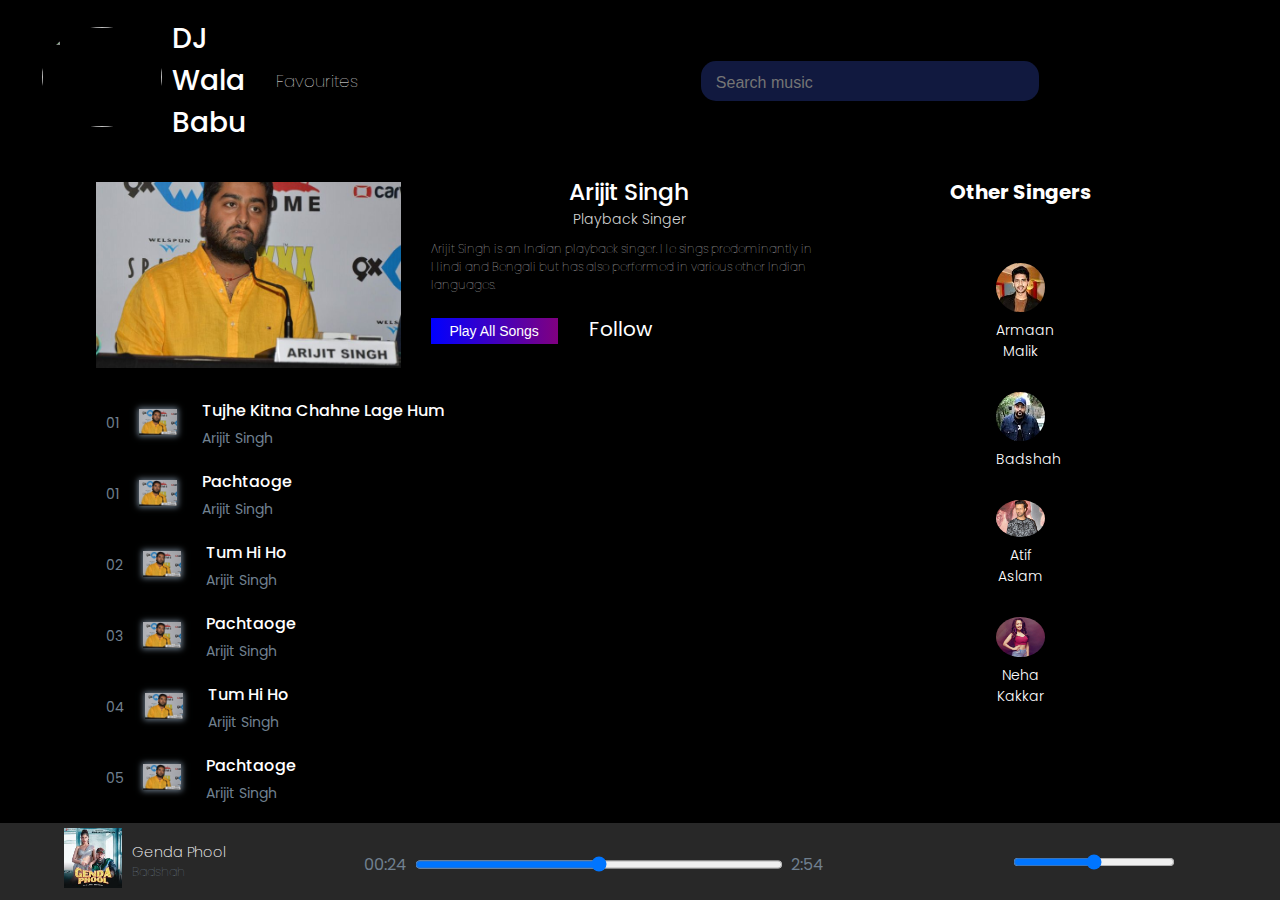
==== singer.html @ 00a58b35 "first commit" ====
<!DOCTYPE html>
<html lang="en">

<head>

    <meta charset="UTF-8">
    <meta name="viewport" content="width=device-width, initial-scale=1.0">
    <title>DJ Wala Babu</title>
    <link rel="stylesheet" href="singer.css">
    <link rel="stylesheet" href="style.css">
    <link href="https://fonts.googleapis.com/css2?family=Poppins&display=swap" rel="stylesheet">

</head>

<body>

    <header>
        <nav id="nav">
            <div class="navDiv">
                <div class="logo">
                    <a href="index.html">
                        <div>
                            <img id="logoImage" src="images/music_player_logo.jpg">
                        </div>
                    </a>
                    <h3 id="logoName">DJ Wala Babu</h3>
                    <h5 id="fav">Favourites</h5>
                </div>
                <div id="search">
                    <div id="searchDiv">
                        <input id="searchBar" placeholder="Search music" type="text">
                        <span id="searchButton"><i class="fas fa-search"></i></span>
                    </div>
                    <span class="notify"><i class="fas fa-bell"></i></span>
                    <label class="labelMenu" for="menuCheckBox">
                        <div id="menuButton">
                            <i class="fas fa-bars"></i>
                        </div>
                    </label>
                </div>
            </div>
            <input type="checkbox" id="menuCheckBox">
            <div class="menuDrop">
                <div>
                    <p>Favourites</p>
                </div>
                <div>
                    <p>Notifications</p>
                </div>
            </div>
        </nav>
    </header>

    <main class="mainClass">
        <div class="content">
            <section class="selectedSinger color-selected">
                <div class="selectedSingerImageClasss">
                    <img class="singerImage" src="images/arijitsingh.jpg">
                </div>
                <div class="singerDetails">
                    <div class="singerDetailsHead">
                        <div class="singerName">
                            <h3>Arijit Singh</h3>
                            <h5>Playback Singer</h5>
                        </div>
                    </div>
                    <div class="moreDetails">
                        <p>
                            Arijit Singh is an Indian playback singer. He sings predominantly in Hindi and Bengali but has also performed in various other Indian languages.
                        </p>
                    </div>
                    <div class="singerAbout">
                        <div class="primary-singerplay-button-container">
                            <button type="button" class="primary-singerbtn">Play All Songs</button>
                        </div>
                        <div>
                            Follow
                        </div>
                    </div>
                </div>
            </section>

            <div class="selectedSingerSongList">

                <div class="selectedSong color-selected-song">
                    <p class="num">01</p>
                    <div class="singerSongImageClass">
                        <img class="songImage" src="images/arijitsingh.jpg">
                    </div>
                    <div class="songDetailss">
                        <h4>Tujhe Kitna Chahne Lage Hum</h4>
                        <p>Arijit Singh</p>
                    </div>
                    <div class="fav-icon-pop-art">
                        <i class="far fa-heart"></i>
                        <i class="fas fa-plus"></i>
                    </div>
                </div>

                <div class="selectedSong color-selected-song">
                    <p class="num">01</p>
                    <div class="singerSongImageClass">
                        <img class="songImage" src="images/arijitsingh.jpg">
                    </div>
                    <div class="songDetailss">
                        <h4>Pachtaoge</h4>
                        <p>Arijit Singh</p>
                    </div>
                    <div class="fav-icon-pop-art">
                        <i class="far fa-heart"></i>
                        <i class="fas fa-plus"></i>
                    </div>
                </div><div class="selectedSong color-selected-song">
                    <p class="num">02</p>
                    <div class="singerSongImageClass">
                        <img class="songImage" src="images/arijitsingh.jpg">
                    </div>
                    <div class="songDetailss">
                        <h4>Tum Hi Ho</h4>
                        <p>Arijit Singh</p>
                    </div>
                    <div class="fav-icon-pop-art">
                        <i class="far fa-heart"></i>
                        <i class="fas fa-plus"></i>
                    </div>
                </div><div class="selectedSong color-selected-song">
                    <p class="num">03</p>
                    <div class="singerSongImageClass">
                        <img class="songImage" src="images/arijitsingh.jpg">
                    </div>
                    <div class="songDetailss">
                        <h4>Pachtaoge</h4>
                        <p>Arijit Singh</p>
                    </div>
                    <div class="fav-icon-pop-art">
                        <i class="far fa-heart"></i>
                        <i class="fas fa-plus"></i>
                    </div>
                </div><div class="selectedSong color-selected-song">
                    <p class="num">04</p>
                    <div class="singerSongImageClass">
                        <img class="songImage" src="images/arijitsingh.jpg">
                    </div>
                    <div class="songDetailss">
                        <h4>Tum Hi Ho</h4>
                        <p>Arijit Singh</p>
                    </div>
                    <div class="fav-icon-pop-art">
                        <i class="far fa-heart"></i>
                        <i class="fas fa-plus"></i>
                    </div>
                </div><div class="selectedSong color-selected-song">
                    <p class="num">05</p>
                    <div class="singerSongImageClass">
                        <img class="songImage" src="images/arijitsingh.jpg">
                    </div>
                    <div class="songDetailss">
                        <h4>Pachtaoge</h4>
                        <p>Arijit Singh</p>
                    </div>
                    <div class="fav-icon-pop-art">
                        <i class="far fa-heart"></i>
                        <i class="fas fa-plus"></i>
                    </div>
                </div>
                
            </div>
        </div>

        <aside class="asideClass">
            <section class="similarSingers">
                <div class="singerHead singerHeading">
                    <h4>
                        Other Singers
                    </h4>
                </div>
                <div class="singerClass">

                    <div class="singer">
                        <a href="singer.html">
                            <div class="singerImageClass">
                                <img class="singerimage" src="images/armaanmalik.jpg">
                            </div>
                            <div class="singername">
                                <h5>Armaan Malik</h5>
                            </div>
                        </a>
                    </div>

                    <div class="singer">
                        <a href="singer.html">
                            <div class="singerImageClass">
                                <img class="singerimage" src="images/badshah.jpg">
                            </div>
                            <div class="singername">
                                <h5>Badshah</h5>
                            </div>
                        </a>
                    </div>
                    <div class="singer">
                        <a href="singer.html">
                            <div class="singerImageClass">
                                <img class="singerimage" src="images/atifaslam.jpg">
                            </div>
                            <div class="singername">
                                <h5>Atif Aslam</h5>
                            </div>
                        </a>
                    </div>

                    <div class="singer">
                        <a href="singer.html">
                            <div class="singerImageClass">
                                <img class="singerimage" src="images/nehakakkar.jpg">
                            </div>
                            <div class="singername">
                                <h5>Neha Kakkar</h5>
                            </div>
                        </a>
                    </div> 
                </div>
            </section>

        </aside>
    </main>

    <footer class="playBar">
        <div class="footer">
            <div class="playing">
                <div class="playingImg">
                    <img class="playingImage" src="images/gendaphool.jpg">
                </div>
                <div class="playingDetails">
                    <h4>Genda Phool</h4>
                    <p>Badshah</p>
                </div>
                <div class="fav-icon-bar">
                    <i class="far fa-heart"></i>
                    <i class="fas fa-ban"></i>
                </div>
            </div>

            <div class="control">
                <div class="fButton">
                    <div class="iconSize" id="shuffle">
                        <i class="fas fa-random"></i>
                    </div>
                    <div class="iconSize" id="previous">
                        <i class="fas fa-backward"></i>
                    </div>
                    <input type="checkbox" id="play-pause">
                    <label for="play-pause">
                        <div id="play">
                            <i class="fas fa-play"></i>
                        </div>
                        <div id="pause">
                            <i class="fas fa-pause"></i>
                        </div>
                    </label>
                    <div class="iconSize" id="next">
                        <i class="fas fa-forward"></i>
                    </div>
                    <div class="iconSize" id="repeat">
                        <i class="fas fa-redo"></i>
                    </div>
                </div>
                <div class="progress">
                    <p>00:24</p>
                    <input type="range">
                    <p>2:54</p>
                </div>
            </div>

            <div class="sound">
                <div id="queue">
                    <i class="fas fa-bars"></i>
                </div>
                <div id="cast">
                    <i class="fab fa-chromecast"></i>
                </div>

                <div id="vDown">
                    <i class="fas fa-volume-down"></i>
                </div>
                <input class="vControl" type="range">
                <div id="vUp">
                    <i class="fas fa-volume-up"></i>
                </div>
        </div>

    </footer>
    <script src="https://kit.fontawesome.com/c2e4f2d141.js" crossorigin="anonymous"></script>
</body>

</html>
---- singer.css ----
html{
    font-size: 20px;
}
body
{
    margin: 0px;
    padding: 0px;
    display: flex;
    flex-direction: column;
    align-items: center;
    background-color: black;
    color: white;
    font-family: 'Poppins', sans-serif;
}

.margin-bottom-80px{
    margin-bottom: 80px;
}

aside{
    width: 30%;
}

section{
    width: 95%;
}

.sectionheading h4{
    margin: 0px;
}

.sectionheading{
    margin: 10px;
    margin-left: 0px;
}
.mainClass{
    display: flex;
    flex-direction: row;
    margin-top: 150px;
    width: 85%;
}

.content{
    display: flex;
    flex-direction: column;
    width: 70%;
    display: flex;
    flex-direction: column;
}

.color-selected{
    background-color: black;
}

.selectedSinger{
    display: flex;
    width: 100%;
}

.selectedSingerImageClasss{
    width: 40%;
}
.singerImage{
    width: 100%;
    height: 100%;
}

.singerDetails{
    display: flex;
    flex-direction: column;
    width: 60%;
    box-sizing: border-box;
    justify-content: center;
    padding-top: 0px;
    padding: 0px 30px;
}

.singerDetailsHead{
    display: flex;
    justify-content: space-between;
}

.singerName h3{
    margin: 0px;
    font-weight: 500;
}

.singerName h5{
    margin: 0px;
    margin-top: 5px;
    font-weight: 100;
    font-size: 0.7em;
    color: lightgray;
}

.followers h5{
    margin: 0px;
    margin-top: 5px;
    font-weight: 100;
    font-size: 0.6em;
    color: lightgray;
} 

.moreDetails p{
    margin: 0px;
    margin-top: 10px;
    font-weight: 100;
    font-size: 0.6em;
    color: lightgray;
}

.singerAbout{
    display: flex;
    box-sizing: border-box;
    margin-top: 20px;
    width: 100%;
    justify-content: flex-start;
}

.primary-singerplay-button-container{
    width: 40%;
}

.primary-singerbtn{
    width: 80%;
    padding: 5px;
    background: linear-gradient(to right,blue,purple);
    border: 0px;
    color: white;
    font-size: 0.7em;
}

.primary-singerbtn + p{
    width: 80%;
    text-align: center;
    font-size: 0.6em;
}
.color-selected-song{
    background-color: black;
}

.selectedSingerSongList{
    margin-top: 15px;
    width: 100%;
    display: flex;
    flex-direction: column;
}

.selectedSong{
    margin-top: 10px;
    display: flex;
    flex-direction: row;
    width: 100%;
    align-items: center;
    transition: all 0.5s ease-in;
}

.selectedSong:hover{
    transform: scaleY(1.05);
    box-shadow: 0px 0px 10px 5px black;
}

.singerSongImageClass{
    width: 5%;
    margin-left: 20px;
    padding-top: 5px;
    
}

.songImage{
    width: 100%;
    height: 100%;
    box-shadow: 0px 0px 6px 1px slategray;
}

.songDetailss{
    margin-left: 20px;
}

.songDetailss p{
    margin: 5px;
    color: slategray;
    font-size: 0.7em;
}

.songDetailss h4{
    font-weight: 500;
    font-size: 0.8em;
    margin: 5px;
}

.fav-icon-pop-art{
    margin-left: auto;
}

.fav-icon-pop-art i{
    color: slategray;
    font-size: 0.8em;
    margin: 0px 20px;
}

.num{
    color: slategray;
    margin-left: 10px;
    font-size: 0.6em;
}

.similarSingers{
    width: 100%;
}

.singerClass{
    box-sizing: border-box;
    background-color: black;
    display: flex;
    flex-direction: column;
    align-items: center;
    justify-content: space-between;
    width: 100%;
    margin-bottom: 120px;
}

.singer{
    padding-top: 30px;
    width: 50%;
    display: flex;
    flex-direction: column;
}

.singerClass a{
    color: inherit; 
    text-decoration: none;
    text-align: center;
}

.singerHead{
    text-align: center;
}

.singer:hover{

    transform: scale(1.2);
    transition: all 0.5s ease-in-out;
}

.singerImageClass{
    width: 100%;
}

.singerimage{
    width: 100%;
    border-radius: 50%;
}

.singerimage:hover{
    box-shadow: 0px 0px 10px 10px black;
}

.singername{
    text-align: center;
    margin: auto;
}

.singername h5{
    font-size: 0.7em;
    font-weight: 300;
    margin: 0px;
}
.queue-section{
    width: 30%;
    display: flex;
    flex-direction: column;
}


.queue-heading{
    display: flex;
    flex-direction: row;
    justify-content: space-between;
    align-items: center
}

.queue-flap{
    position: relative;
    color: white;
    font-size: medium;
}

.queue-flap-body{
    opacity: 0.7;
    max-width: 0px;
    overflow: hidden;
    position: absolute;
    right: 10%;
    color: black;
    background-color:white;
}

.queue-flap-body div{
    padding: 10px;
}

.queue-flap:hover .queue-flap-body{
    min-width: 200px;
    max-width: 300px;
}

.songList{
    margin-top: 50px;
    display: flex;
    width: 100%;
    flex-direction: column;
}

.num{
    font-size: 0.7em;
    color: slategray;
}

.fav-icon{
    margin-left: auto;
    color: slategray;
    font-size: 0.9em;
}

.playing{
    font-size: 0.8em;
    color: white;
}
.playBar{
    z-index: 5;
    width: 100%;
    bottom: 0px;
    left: 0px;
    right: 0px;
    position: fixed;
    padding: 5px;
    padding-left: 0px;
    padding-right: 0px;
    background-color: black;
}

.footer-container{
    margin: auto;
    display: flex;
    width: 90%;
    justify-content: space-between;
    align-items: center;
}

.playing-song{
    width: 20%;
    display: flex;
    align-items: center;
    justify-content: flex-start;
}

.playing-song-img-container{
    width: 25%;
    margin-right: 10px;
}

.playing-song-img{
    min-width: 45px;
    width: 100%;
}

.playing-song-details{
    margin-right: 20px;
}

.playing-song-details h4{
    margin: 0px;
    font-weight: 200;
    font-size: 0.9em;
}

.playing-song-details p{
    margin: 0px;
    font-weight: 100;
    font-size: 0.8em;
    color: slategray;
}

.fav-icon-bar{
    display: flex;
    justify-items: space-between;
}

.fav-icon-bar i{
    margin: 2px;
    font-size: 0.8em;
    color: slategray;
}

.control{
    width: 40%;
    display: flex;
    flex-direction: column;
}

.fButton{
    width: 100%;
    padding-top: 5px;
    align-items: center;
    display: flex;
    flex-direction: row;
    justify-content: space-between;
}

.iconSize{
    font-size: 0.8em;
}

#play{
    font-size: 1.1em;
}

#pause{
    font-size: 1.1em;
    display: none;
}

#play-pause{
    display: none;
}

#play-pause:checked + label #play{
    display: none;
}
#play-pause:checked + label #pause{
    display: block;
}

.progress{
    width: 100%;
    display: flex;
    justify-content: space-between;
}

.progress input[type="range"]{
    width: 80%;
}

.vControl{
    width: 50%;
}

.progress p{
    color: slategray;
    font-size: 0.8em;
}

.sound{
    width: 28%;
    display: flex;
    align-items: center;
    justify-content: space-between;
}
---- style.css ----
html{
    font-size: 20px;
}

body
{
    margin: 0px;
    margin-bottom: 30px;
    padding: 0px;
    background-color: black;
    color: white;
    font-family: 'Poppins', sans-serif;
    display: flex;
    flex-direction: column;
    align-items: center;
}

.margin-bottom-80px{
    margin-bottom: 80px;
}

section{
    width: 95%;
}

.sectionHeading h4{
    margin: 0px;
}

.sectionHeading{
    margin: 10px;
    margin-left: 0px;
}

#nav
{
    align-items: center;
    padding: 10px;
    padding-right: 0px;
    display: flex;
    width: 100%;
    z-index: 20;
    background-color: black;
    position: fixed;
    top: -20px;
    right: 0px;
    left: 0px;
    flex-direction: column;
    justify-content: flex-start;
    
}

#menuButton{
    display: none;
    margin-left: auto;
    margin-right: 5px;
    font-size: 1.2em;
}

.navDiv{
    width: 95%;
    display: flex;
    flex-direction: row;
    justify-content: flex-start;
}

.menuDrop{
    width: 95%;
    display: flex;
    flex-direction: column;
    align-items: flex-end;
    transition: all 0.5s ease-in-out;
    margin-right: 5px;
    overflow: hidden;
    max-height: 0px;
}

.labelMenu{
    margin-right: 10px;
}

#menuCheckBox{
    display: none;
}

.logo{
    width: 20%;
    display: flex;
    flex-direction: row;
    justify-content: flex-start;
    align-items: center;
    
}

#logoImage{
    border-radius: 50%;
    width: 120px;
    height: 100px;
}

#logoName{
    margin-left: 10px ;
    font-weight: 500;
    font-size: 1.4em;
}

#fav{
    margin-left: 30px;
    font-weight: 100;
}

#search{
    width: 45%;
    display: flex;
    align-items: center;
    margin-left: auto;
    margin-right: 10px;
    justify-content: space-between;
}

#searchDiv{
    position: relative;
    background-color: rgb(17, 25, 63);
    padding: 5px;
    width: 60%;
    height: 30px;
    border-radius: 15px;
}

#searchBar{
    margin-left: 8px;
    outline: none;
    background-color: rgb(17, 25, 63);
    width: 90%;
    border: 0px;
    color: white;
    font-size: 0.8em;
    height: 100%;
}

#search-btn{
    position: absolute;
    top: 8px;
    right: 5px;
    margin-left: auto;
    font-size: 1.1em;
}

.notify{ 
    font-size: 1.3em;
    color: white;
}

#profile{
    border-radius: 50%;
    width: 60px;
    height: 60px;
}

.main{
    display: flex;
    flex-direction: row;
    margin-top: 200px;
    width: 85%;
}

.content{
    display: flex;
    flex-direction: column;
    width: 70%;
    display: flex;
    flex-direction: column;
}

.image{
    margin-bottom: 40px;
    display: flex;
    width: 95%;
    position: relative;
}

.imgPosition{
    width: 30%;
    height: 30;
}

.imgSize{
    width: 100%;
    height: 200px;
}

.img1{
    filter: blur(2px);
    -webkit-filter: blur(2px);
    transition: all 0.4s ease-in-out;
}

.img1:hover{
    box-shadow: 0px 0px 10px 10px black;
    filter: blur(0px);
    -webkit-filter: blur(0px);
    z-index: 2;
    transform: scale(1.2);
}

.img2{
    box-shadow: 0px 0px 10px 10px black;
    transform: scale(1.1);
    z-index: 1;
    position: absolute;
    left: 20%;
    transition: all 0.4s ease-in-out;
    box-shadow: 1px;
}

.img2:hover{
    transform: scale(1.2);   
}

.img3{
    filter: blur(2px);
    -webkit-filter: blur(2px);
    transition: all 0.4s ease-in-out;
}

.img3:hover{
    box-shadow: 0px 0px 10px 10px black;
    filter: blur(0px);
    -webkit-filter: blur(0px);
    z-index: 2;
    transform: scale(1.2);
}

.img3:hover ~ .img2{
    box-shadow: 0px 0px 0px 0px black;
    filter: blur(2px);
    -webkit-filter: blur(2px);
    transform: scale(1);
}

.img1:hover ~ .img2{
    box-shadow: 0px 0px 0px 0px black;
    filter: blur(2px);
    -webkit-filter: blur(2px);
    transform: scale(1);
}

.latestSongs{
    width: 100%;
}

.latestSongsDiv{
    display: flex;
    flex-wrap: wrap;
}

.latestSongsReleased{
    margin-right: 10px;
    background-color: black;
    display: flex;
    flex-direction: row;
    justify-content: space-between;
    align-items: flex-start;
    padding: 20px;
    padding-left: 0px;
    width: 45%;
}

.latestImage{
    width: 100%;
    height: 100%;
}

.latestSongsImage{
    width: 30%;
    height: auto;
    display: flex;
    position: relative;
    align-items: center;
    justify-content: center;
}

.latestSongsImage i{
    position: absolute;
    display: none;
}

.latestSongsImage:hover img{
    opacity: 0.5;
}

.latestSongsImage:hover i{
    display: inline-block;
}

.util{
    position: relative;
    margin-left: auto;
    align-self: flex-start;
}

.songDetails{
    margin-left: 20px;
}

.songDetails h5{
    margin: 15px;
    margin-top: 0px;
    font-weight: 500;
    font-style: 0.8em;
}
.songDetails p{
    font-weight: 100;
    font-size: 0.6em;
    margin: 15px;
    color: slategray;
}

.util span{
    margin-left: 4px;
    font-size: 0.9em;
}


.utilPlay:hover .flap{
    min-width: 180px;
    max-width: 300px;
    z-index: 2;
    box-shadow: 0px 0px 10px 10px black;
}



.flap{
    opacity: 0.8;
    max-width: 0px;
    overflow: hidden;
    position: absolute;
    top: 30%;
    right: 0px;
    background-color: white;
    color: black;
}

.flap a{
    font-size: 0.8em;
    display: block;
    margin: 2px;
    padding: 2px;
}

.util p{
    font-size: 0.6em;
    color: slategray;
}

.singerDiv{
    box-sizing: border-box;
    background-color: black;
    padding: 20px;
    padding-left: 0px;
    display: flex;
    flex-direction: row;
    justify-content: space-between;
    width: 100%;
}

.singer{
    width: 15%;
    display: flex;
    flex-direction: column;
}

.singerDiv a{
    color: inherit; 
    text-decoration: none;
    text-align: center;
}

.singer:hover{

    transform: scale(1.2);
    transition: all 0.5s ease-in-out;
}

.singerImgDiv{
    width: 100%;
    height: 150px;
}

.singerimg{
    width: 100%;
    height: 150px;
    border-radius: 10%;
}

.singerimg:hover{
    box-shadow: 0px 0px 10px 10px black;
}

.singerName{
    text-align: center;
    margin: auto;
}

.singerName h5{
    font-size: 0.7em;
    font-weight: 300;
    margin: 0px;
}

.genre{
    margin-top: 30px;
    align-items: center;
    display: flex;
    justify-content: space-between;
    background-color: rgb(17, 25, 63);
}

.gLogo{
    padding: 15px;
    width: 13%;
    height: auto;
}

.gImg{
    width: 100%;
    height: auto;
}

.gContainer{
    width: 9%;
}

.gContainer:hover img{
    box-shadow: 0px 0px 10px 5px black;
}

.gLogoImage{
    width: 100%;
    border-radius: 50%;
}

.gLogoImage-name
{
    margin: 0px;
    text-align: center;
    font-size: 0.7em;
}

.moreGenree{
    margin-bottom: 20px;
    margin-top: 20px;
    align-items: center;
    display: flex;
    justify-content: space-between;
}

.moreGTypes{
    display: flex;
    justify-content: center;
    position: relative;
    width: 30%;
    perspective: 1000px;
    overflow: hidden;
}

.moreGImage{
    filter: blur(1px);
    -webkit-filter: blur(1px);
    width: 100%;
    transition: transform 0.4s ease-in-out;
}

.moreGTypes:hover .moreGImage{
    transform: translateZ(100px);
}

.moreGTypes p{
    margin: 0px;
    text-shadow: 0px 5px 5px black;
    align-self: center;
    font-weight: 500;
    position: absolute;
}

.engDiv{
    margin-top: 20px;
    display: flex;
    width: 100%;
    justify-content: space-between;
    align-items: center;
    height: auto;
}

.songs{
    width: 15%;
}

.songsImageClass{
    width: 100%;
    height: auto;
    display: flex;
    position: relative;
    justify-content: center;
    align-items: center;
}

.songsImageClass i{
    display: none;
    position: absolute;
}

.songsImageClass:hover{
    opacity: 0.5;
}

.songsImageClass:hover i{
    display: inline-block;
}

.songsImage{
    width: 100%;
    height: 150px;
    border-radius: 10%;
}

.songDetail h5{
    margin: 0px;
    font-size: 0.65em;
    font-weight: 400;
    margin-bottom: 4px;
}

.songDetail p{
    margin: 0px;
    font-size: 0.6em;
    color: slategray;
}

.queue{
    width: 30%;
    display: flex;
    flex-direction: column;
}


.queueHead{
    display: flex;
    flex-direction: row;
    justify-content: space-between;
    align-items: center;
    padding-left: 10px;
}

.qClass{
    position: relative;
    color: antiquewhite;
    font-size: medium;
    margin-right: 10px;
}

.qBody{
    opacity: 0.7;
    max-width: 0px;
    overflow: hidden;
    position: absolute;
    right: 10%;
    color: black;
    background-color:white;
}

.qBody div{
    padding: 10px;
}

.qClass:hover .qBody{
    min-width: 200px;
    max-width: 300px;
}

.songList{
    margin-top: 50px;
    display: flex;
    width: 100%;
    flex-direction: column;
}

.qSong{
    padding: 10px;
    margin: 5px;
    display: flex;
    flex-direction: row;
    width: 100%;
    align-items: center;
}


.qImgBox{
    margin-left: 30px;
    width: 13%;
    box-shadow: 0px 0px 10px 1px grey;
}

.qImage{
    width: 100%;
}

.qSongDetail{
    margin-left: 30px;
    align-self: flex-start;
}

.qSongDetail p{
    margin: 5px;
    color: slategray;
    font-size: 0.7em;
}

.qSongDetail h4{
    font-weight: 500;
    font-size: 0.8em;
    margin: 5px;
}

.num{
    font-size: 0.7em;
    color: slategray;
}

.fav-icon{
    margin-left: auto;
    color: slategray;
    font-size: 0.9em;
}

.playingNum{
    font-size: 0.8em;
    color: blue;
}

/* Footer play bar */

.playBar{
    z-index: 5;
    width: 100%;
    bottom: 0px;
    left: 0px;
    right: 0px;
    position: fixed;
    padding: 5px;
    padding-left: 0px;
    padding-right: 0px;
    background-color: rgb(40, 40, 40);
}

.footer{
    margin: auto;
    display: flex;
    width: 90%;
    justify-content: space-between;
    align-items: center;
}

.playing{
    width: 20%;
    display: flex;
    align-items: center;
    justify-content: flex-start;
}

.playingImg{
    width: 25%;
    margin-right: 10px;
}

.playingImage{
    min-width: 45px;
    width: 100%;
    height: 60px;
}

.playingDetails{
    margin-right: 20px;
}

.playingDetails h4{
    margin: 0px;
    font-weight: 200;
    font-size: 0.9em;
}

.playingDetails p{
    margin: 0px;
    font-weight: 100;
    font-size: 0.8em;
    color: slategray;
}

.fav-icon-bar{
    display: flex;
    justify-items: space-between;
}

.fav-icon-bar i{
    margin: 2px;
    font-size: 0.8em;
    color: slategray;
}

.controls{
    width: 40%;
    display: flex;
    flex-direction: column;
}

.fButton{
    width: 100%;
    padding-top: 5px;
    align-items: center;
    display: flex;
    flex-direction: row;
    justify-content: space-between;
}

.iconSize{
    font-size: 0.8em;
}

#play{
    font-size: 1.1em;
}

#pause{
    font-size: 1.1em;
    display: none;
}

#play-pause{
    display: none;
}

#play-pause:checked + label #play{
    display: none;
}
#play-pause:checked + label #pause{
    display: block;
}

.progress{
    width: 100%;
    display: flex;
    justify-content: space-between;
}

.progress input[type="range"]{
    width: 80%;
}

.vControl{
    width: 50%;
}

.progress p{
    color: slategray;
    font-size: 0.8em;
}

.sound{
    width: 28%;
    display: flex;
    align-items: center;
    justify-content: space-between;
}

.qBottom{
    transition: all 0.5s ease-in-out;
    max-height: 0px;
    overflow: hidden;
    justify-content: flex-start;
    width: 100%;
    box-sizing: border-box;
}

.qBottom .songList{
    width: 100%;
    align-items: center;
    margin-top: 0px;
}

.qBottom .qSong{
    box-sizing: border-box;
    padding: 5px;
    width: 90%;
}

.qBottom .qImgBox{
    width: 5%;
    margin-left: 0px;
}

.playing-icon{
    color: blue;
}

.nowPlaying{
    border: 1px solid white;
    box-shadow: 0px 0px 5px 1px white;
}

#qCheckBox{
    display: none;
}


.qOpen{
    font-size: 0.9em;
    margin-left: 5px;
    color:wheat;
    display: none;
}
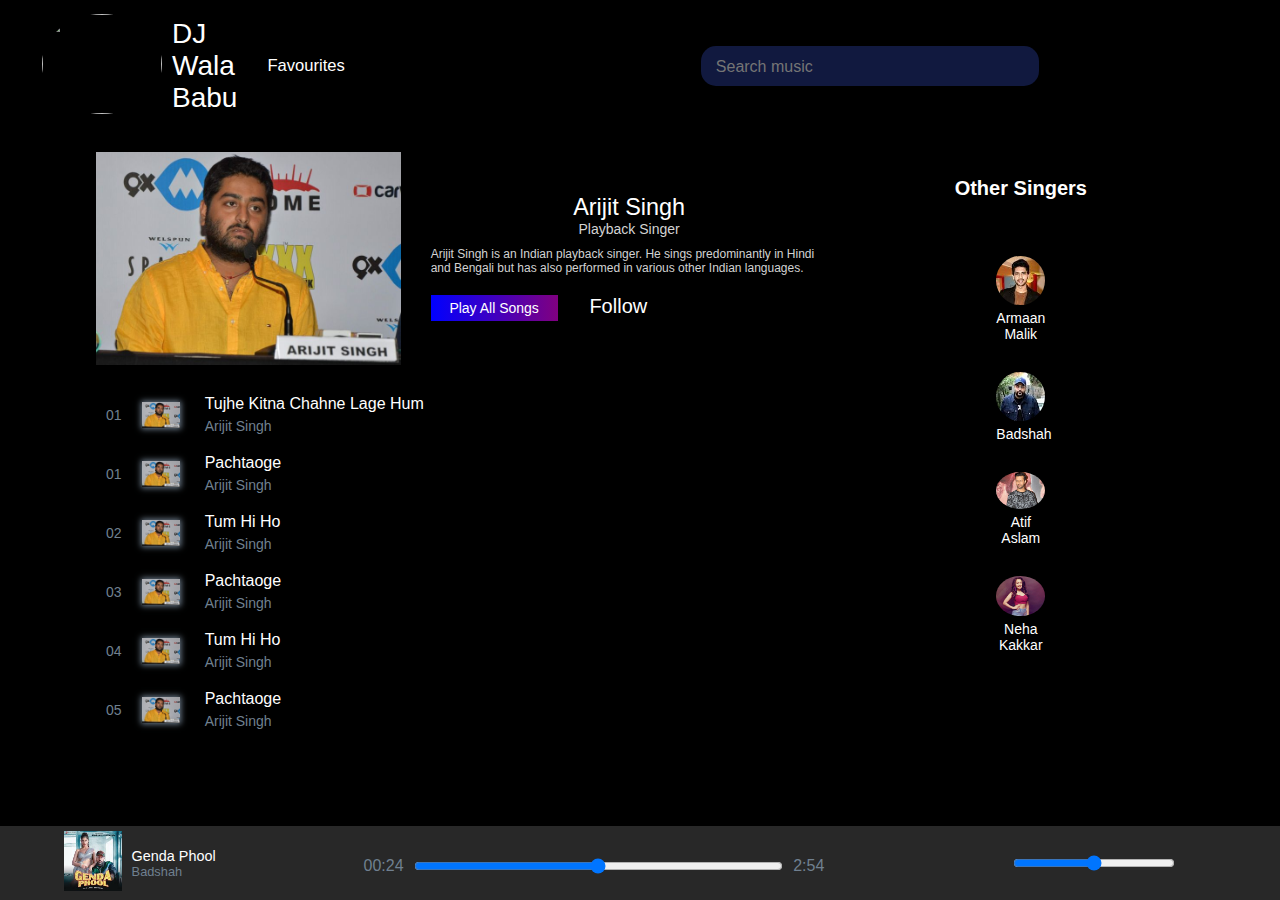
==== commit e74bdb0a: "second commit" ====
--- a/singer.html
+++ b/singer.html
@@ -1,15 +1,12 @@
 <!DOCTYPE html>
-<html lang="en">
 
 <head>
 
-    <meta charset="UTF-8">
-    <meta name="viewport" content="width=device-width, initial-scale=1.0">
     <title>DJ Wala Babu</title>
     <link rel="stylesheet" href="singer.css">
     <link rel="stylesheet" href="style.css">
-    <link href="https://fonts.googleapis.com/css2?family=Poppins&display=swap" rel="stylesheet">
-
+<!--     <link href="https://fonts.googleapis.com/css2?family=Poppins&display=swap" rel="stylesheet">
+ -->
 </head>
 
 <body>
--- a/style.css
+++ b/style.css
@@ -181,7 +181,7 @@
 
 .imgPosition{
     width: 30%;
-    height: 30;
+    height: 30%;
 }
 
 .imgSize{
@@ -245,7 +245,7 @@
     transform: scale(1);
 }
 
-.latestSongs{
+.latestReleases{
     width: 100%;
 }
 
@@ -332,13 +332,13 @@
 
 
 .flap{
-    opacity: 0.8;
+    opacity: 0.6;
     max-width: 0px;
     overflow: hidden;
     position: absolute;
     top: 30%;
     right: 0px;
-    background-color: white;
+    background-color: lightgrey;
     color: black;
 }
 
